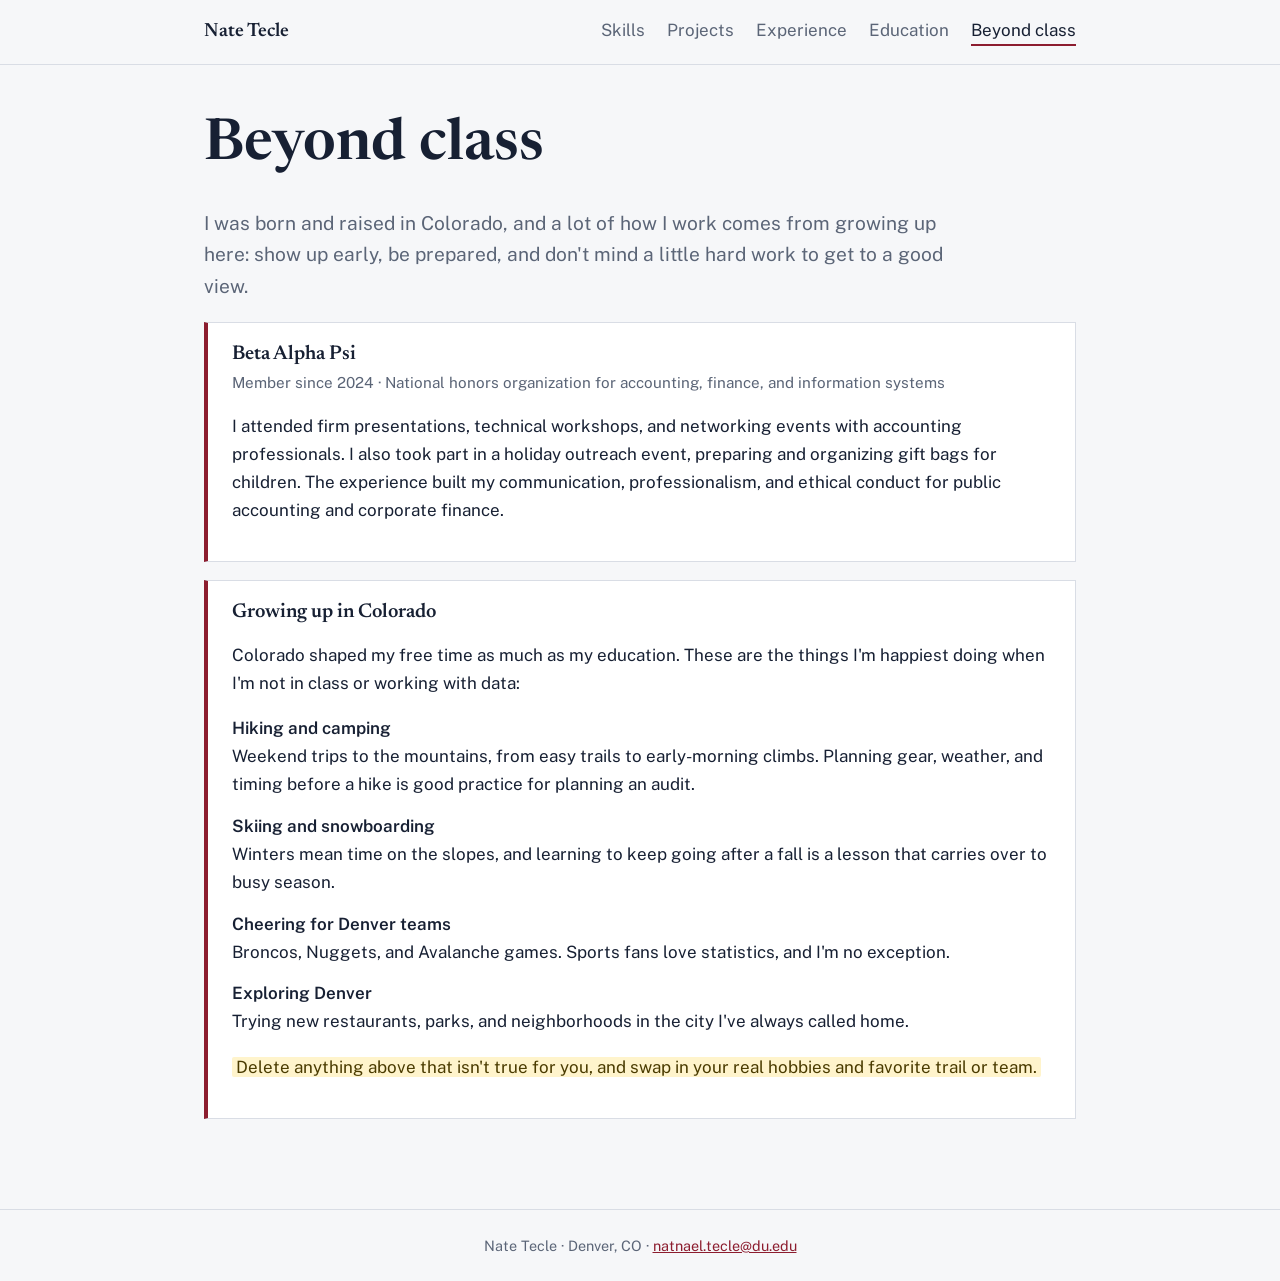
==== beyond.html @ b9419cbb "Add files via upload" ====
<!DOCTYPE html><html lang="en"><head><meta charset="utf-8"><meta name="viewport" content="width=device-width,initial-scale=1">
<title>Beyond class | Nate Tecle</title>
<link rel="preconnect" href="https://fonts.googleapis.com"><link rel="preconnect" href="https://fonts.gstatic.com" crossorigin>
<link href="https://fonts.googleapis.com/css2?family=Newsreader:wght@500;600&family=Public+Sans:wght@400;600&display=swap" rel="stylesheet">
<link rel="stylesheet" href="style.css"></head><body>
<header><nav aria-label="Main"><a class="name" href="index.html">Nate Tecle</a>
<a href="skills.html" >Skills</a>
<a href="projects.html" >Projects</a>
<a href="experience.html" >Experience</a>
<a href="education.html" >Education</a>
<a href="beyond.html" aria-current=page>Beyond class</a></nav></header><main>
<h1>Beyond class</h1>
<p class="lede">I was born and raised in Colorado, and a lot of how I work comes from growing up here: show up early, be prepared, and don't mind a little hard work to get to a good view.</p>

<div class="item"><h3>Beta Alpha Psi</h3><p class="meta">Member since 2024 · National honors organization for accounting, finance, and information systems</p>
<p>I attended firm presentations, technical workshops, and networking events with accounting professionals. I also took part in a holiday outreach event, preparing and organizing gift bags for children. The experience built my communication, professionalism, and ethical conduct for public accounting and corporate finance.</p></div>

<div class="item"><h3>Growing up in Colorado</h3>
<p>Colorado shaped my free time as much as my education. These are the things I'm happiest doing when I'm not in class or working with data:</p>
<dl>
<dt>Hiking and camping</dt><dd>Weekend trips to the mountains, from easy trails to early-morning climbs. Planning gear, weather, and timing before a hike is good practice for planning an audit.</dd>
<dt>Skiing and snowboarding</dt><dd>Winters mean time on the slopes, and learning to keep going after a fall is a lesson that carries over to busy season.</dd>
<dt>Cheering for Denver teams</dt><dd>Broncos, Nuggets, and Avalanche games. Sports fans love statistics, and I'm no exception.</dd>
<dt>Exploring Denver</dt><dd>Trying new restaurants, parks, and neighborhoods in the city I've always called home.</dd>
</dl>
<p><span class="todo">Delete anything above that isn't true for you, and swap in your real hobbies and favorite trail or team.</span></p></div>
</main><footer>Nate Tecle · Denver, CO · <a href="mailto:natnael.tecle@du.edu">natnael.tecle@du.edu</a></footer></body></html>
---- style.css ----
:root{--bg:#F6F7F9;--ink:#172033;--mut:#5B6577;--line:#D9DDE5;--acc:#8C1D2F;--card:#fff}
@media (prefers-color-scheme:dark){:root{--bg:#10151F;--ink:#E8EBF2;--mut:#9AA4B8;--line:#2A3446;--acc:#E0687B;--card:#171E2B}}
*{box-sizing:border-box}
body{margin:0;background:var(--bg);color:var(--ink);font:17px/1.65 "Public Sans",system-ui,sans-serif}
h1,h2,h3{font-family:"Newsreader",Georgia,serif;line-height:1.15;margin:0 0 .5em;font-weight:600}
h1{font-size:clamp(2.2rem,5vw,3.6rem)}h2{font-size:1.7rem;margin-top:2.2em}h3{font-size:1.25rem}
a{color:var(--acc)}a:focus-visible{outline:3px solid var(--acc);outline-offset:2px}
header{border-bottom:1px solid var(--line)}
nav{max-width:920px;margin:auto;padding:16px 24px;display:flex;flex-wrap:wrap;gap:8px 22px;align-items:baseline}
nav .name{font-family:"Newsreader",serif;font-weight:600;font-size:1.2rem;margin-right:auto;color:var(--ink);text-decoration:none}
nav a{text-decoration:none;color:var(--mut)}nav a[aria-current]{color:var(--ink);border-bottom:2px solid var(--acc)}
main{max-width:920px;margin:auto;padding:48px 24px 72px}
.lede{font-size:1.2rem;max-width:62ch;color:var(--mut)}
.ledger{width:100%;border-collapse:collapse;margin:32px 0;background:var(--card);border:1px solid var(--line)}
.ledger th,.ledger td{padding:12px 16px;text-align:left;border-bottom:1px solid var(--line);vertical-align:top}
.ledger th{width:34%;font-weight:600}.ledger tr:last-child td,.ledger tr:last-child th{border-bottom:0;border-top:3px double var(--ink)}
.item{background:var(--card);border:1px solid var(--line);border-left:4px solid var(--acc);padding:20px 24px;margin:18px 0}
.item h3{margin-bottom:.2em}.meta{color:var(--mut);font-size:.95rem;margin:0 0 .8em}
.item dt{font-weight:600;margin-top:.8em}.item dd{margin:0}
.todo{background:#FFF4CC;color:#4A3B00;padding:0 4px;border-radius:2px}
img{max-width:100%;height:auto}
footer{border-top:1px solid var(--line);padding:24px;text-align:center;color:var(--mut);font-size:.9rem}
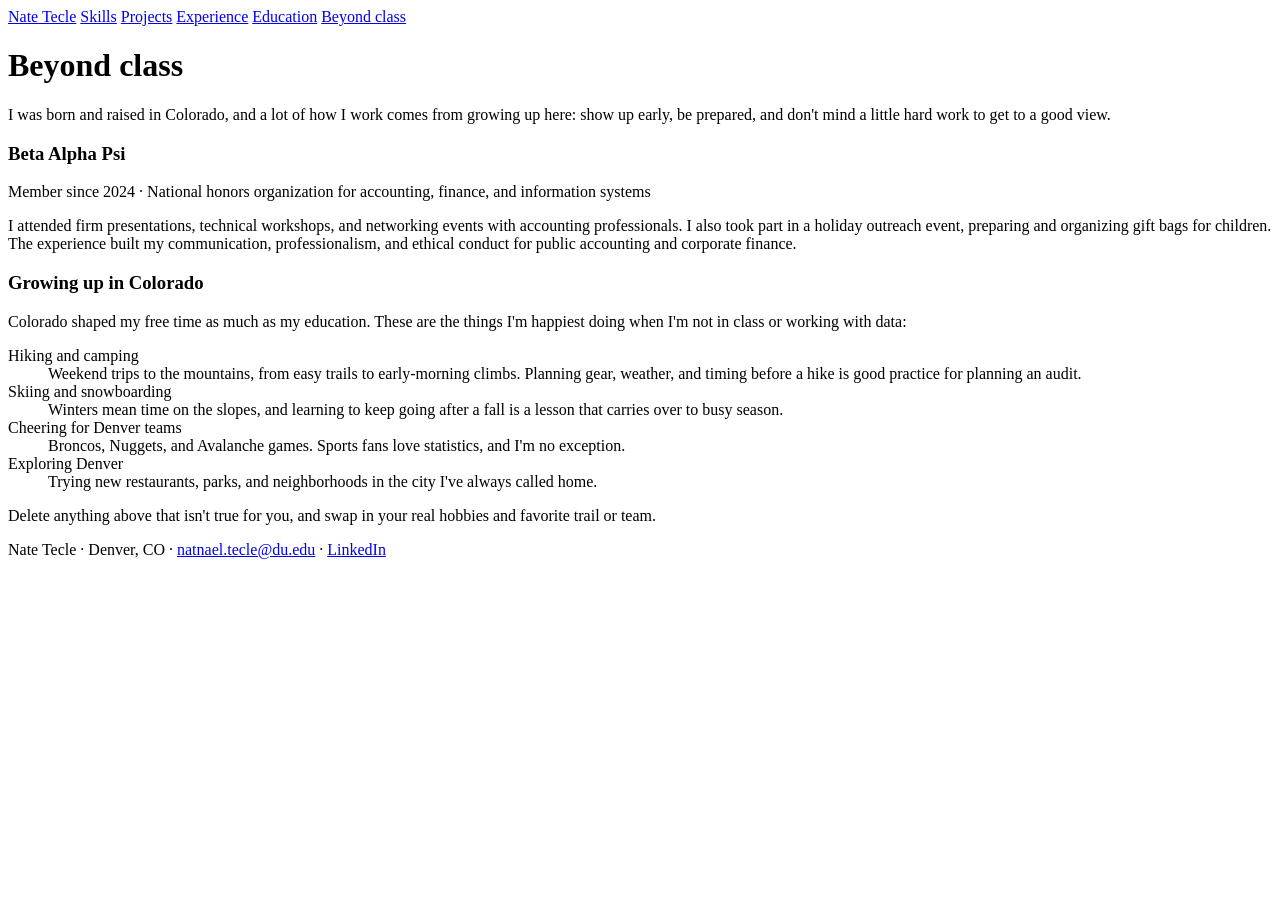
==== commit c65f0a4e: "Add files via upload" ====
--- a/beyond.html
+++ b/beyond.html
@@ -24,4 +24,4 @@
 <dt>Exploring Denver</dt><dd>Trying new restaurants, parks, and neighborhoods in the city I've always called home.</dd>
 </dl>
 <p><span class="todo">Delete anything above that isn't true for you, and swap in your real hobbies and favorite trail or team.</span></p></div>
-</main><footer>Nate Tecle · Denver, CO · <a href="mailto:natnael.tecle@du.edu">natnael.tecle@du.edu</a></footer></body></html>
+</main><footer>Nate Tecle · Denver, CO · <a href="mailto:natnael.tecle@du.edu">natnael.tecle@du.edu</a> · <a href="https://www.linkedin.com/in/natnael-tecle/">LinkedIn</a></footer></body></html>
